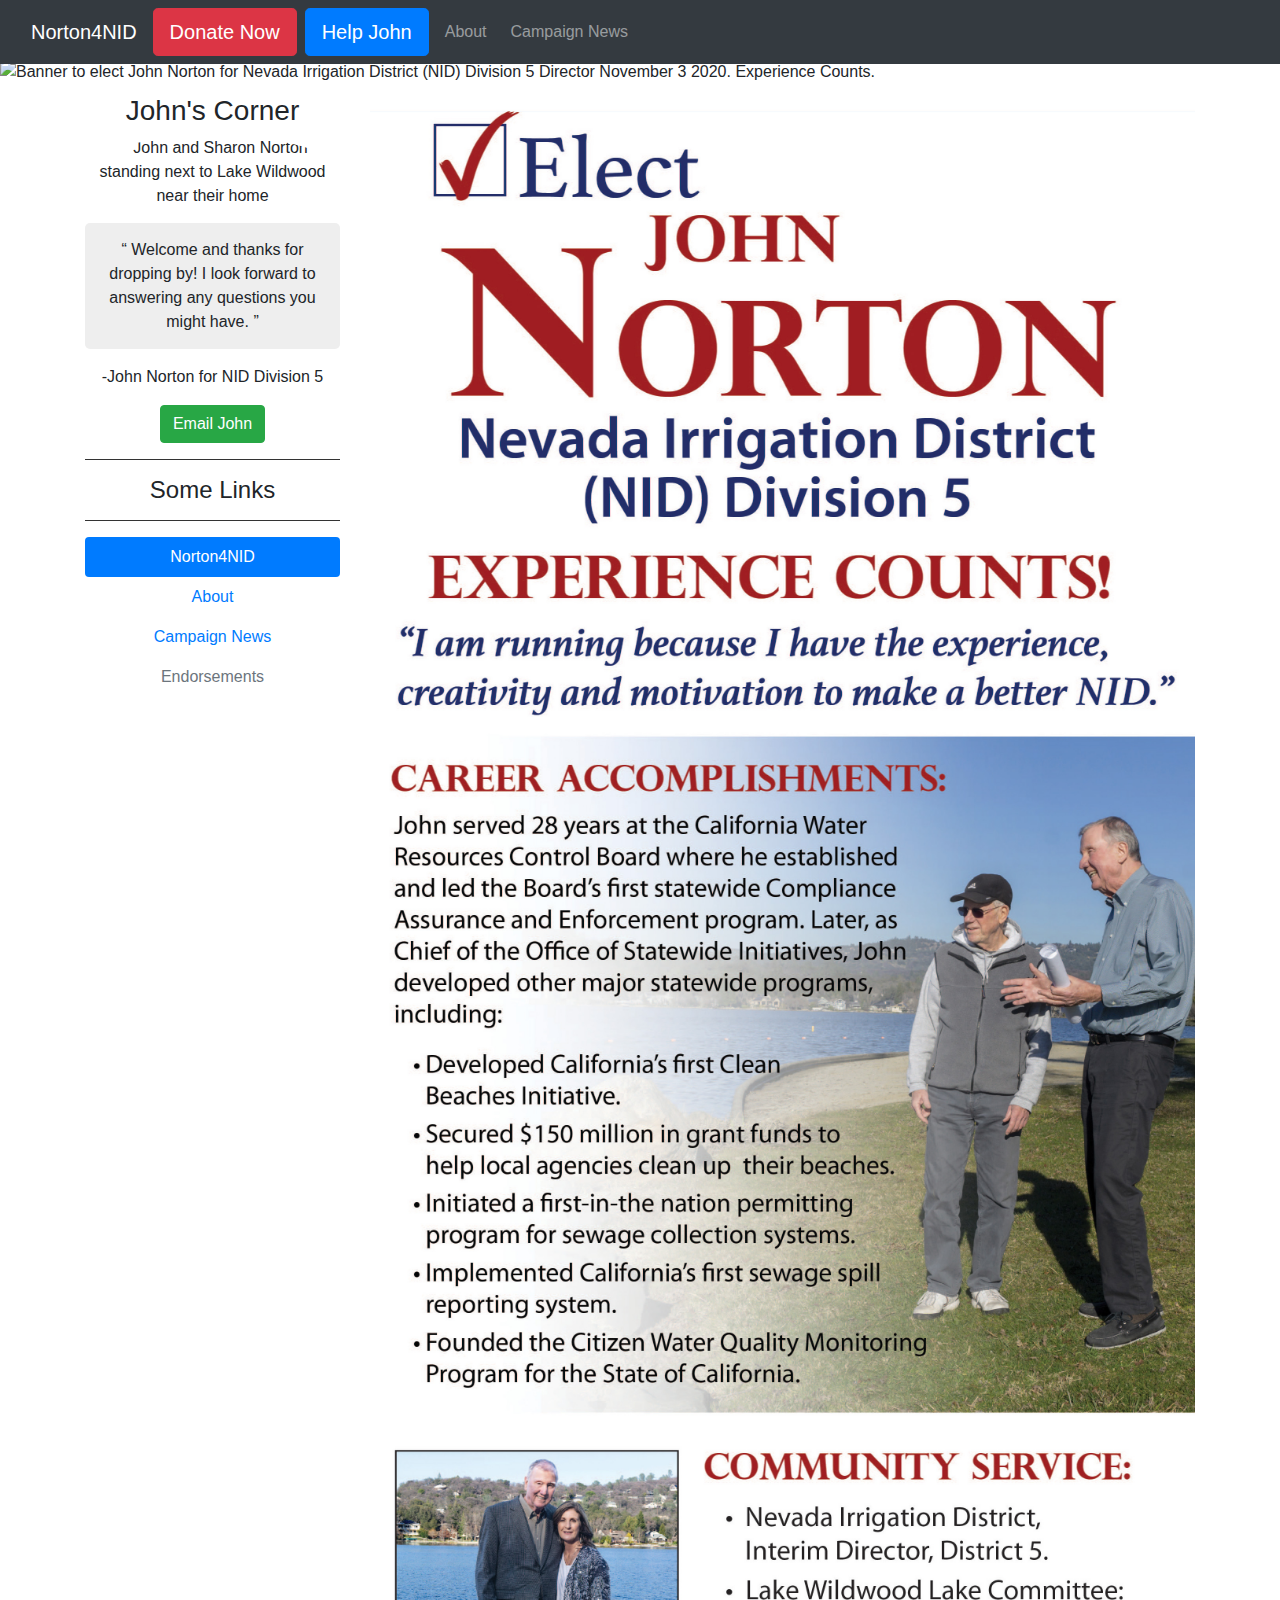
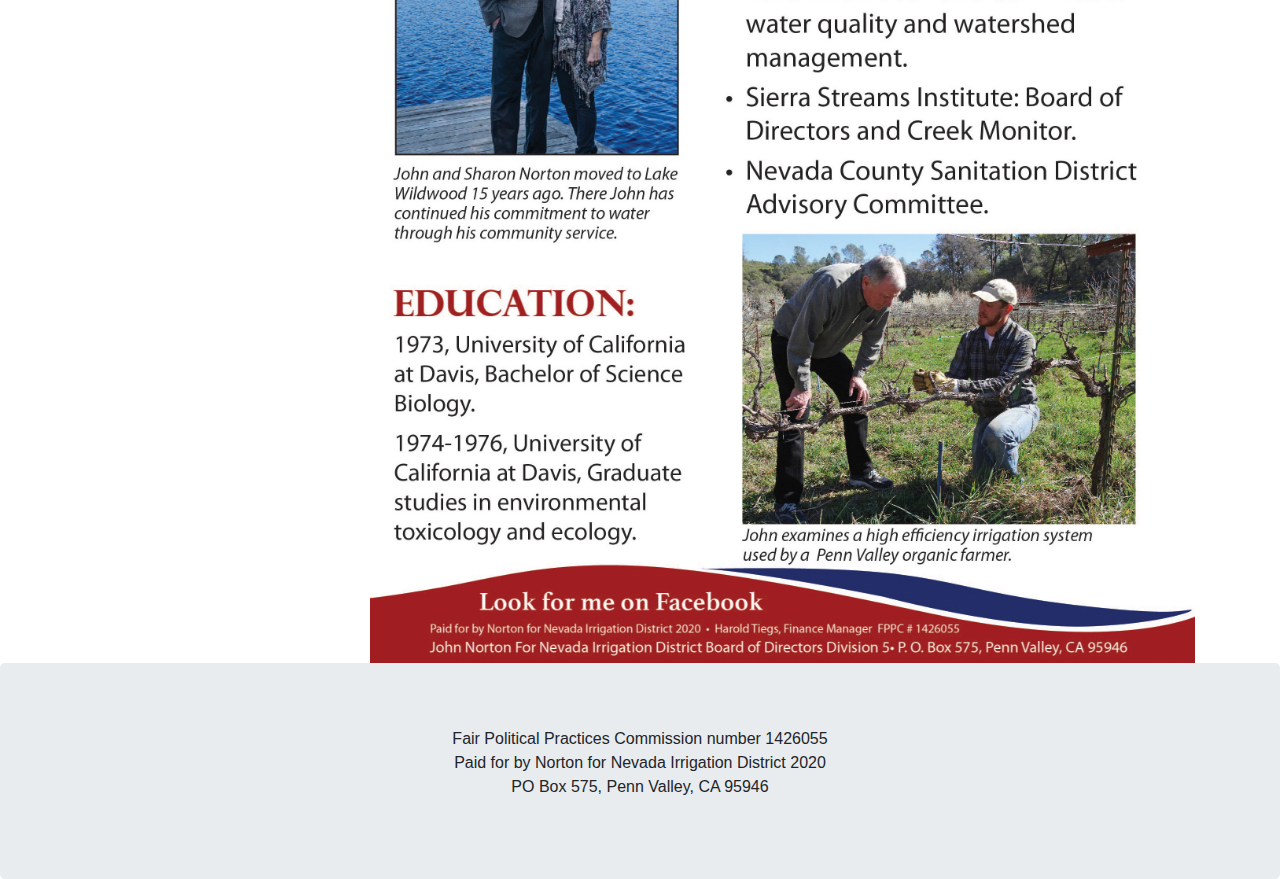
==== index.html @ a0aa7729 "Remporarily hide Endorsments link" ====
<!DOCTYPE html>
<html lang="en">
<head>
  <!-- Global site tag (gtag.js) - Google Analytics -->
  <script async src="https://www.googletagmanager.com/gtag/js?id=UA-166257467-1"></script>
  <script>
    window.dataLayer = window.dataLayer || [];
    function gtag(){dataLayer.push(arguments);}
    gtag('js', new Date());

    gtag('config', 'UA-166257467-1');
  </script>

  <title>John Norton for NID Division 5 Director</title>
  <meta charset="utf-8">
  <meta name="viewport" content="width=device-width, initial-scale=1">
  <link rel="stylesheet" type="text/css" href="style.css">
  <link rel="stylesheet" href="https://maxcdn.bootstrapcdn.com/bootstrap/4.4.1/css/bootstrap.min.css">
  <script src="https://ajax.googleapis.com/ajax/libs/jquery/3.4.1/jquery.min.js"></script>
  <script src="https://cdnjs.cloudflare.com/ajax/libs/popper.js/1.16.0/umd/popper.min.js"></script>
  <script src="https://maxcdn.bootstrapcdn.com/bootstrap/4.4.1/js/bootstrap.min.js"></script>
  <style>
  .greybox {
    height: 200px;
    background: #aaa;
  }
  </style>

  <script type="text/javascript" src="//downloads.mailchimp.com/js/signup-forms/popup/unique-methods/embed.js" data-dojo-config="usePlainJson: true, isDebug: false"></script>
  <script type="text/javascript">
    function showMailingPopUp() {
      document.cookie = 'MCPopupClosed=;path=/;expires=Thu, 01 Jan 1970 00:00:00 UTC;';
      document.cookie = 'MCPopupSubscribed=;path=/;expires=Thu, 01 Jan 1970 00:00:00 UTC;';
      dojoRequire(
        ["mojo/signup-forms/Loader"],
        function(L) {
          L.start( {
            "baseUrl":"mc.us8.list-manage.com",
            "uuid":"c0884fab34ab195df413d4a0a",
            "lid":"f52474deab",
            "uniqueMethods":true
          });
        });
      }
  </script>
</head>
<body>

  <!-- Declare Navigation Bar -->
  <nav class="navbar navbar-inverse navbar-expand-lg fixed-top bg-dark navbar-dark">
    <div class="container-fluid">
      <div class="navbar-header">
        <button type="button" class="navbar-toggler bg-dark" data-toggle="collapse" data-target="#collapse-NavBar">
          <span class="navbar-toggler-icon"></span>
        </button>
        <a class="navbar-brand" href="index.html">Norton4NID</a>
      </div>
      <div class="collapse navbar-collapse" id="collapse-NavBar">
        <ul class="nav navbar-nav">
          <li class="nav-item">
            <a class="btn btn-danger btn-lg mr-2" href="https://www.efundraisingconnections.com/c/johnnorton">Donate Now</a>
          </li>
          <li class="nav-item">
            <a href="" class="btn btn-primary btn-lg mr-2" onclick="showMailingPopUp(); return false;">Help John</a>
          </li>
          <li class="nav-item">
            <a class="nav-link mt-1 mr-2" href="about.html">About</a>
          </li>
          <li class="nav-item">
            <a class="nav-link mt-1 mr-2" href="news.html">Campaign News</a>
          </li>
          <li class="nav-item">
<!--            <a class="nav-link disabled mt-1 mr-2" href="endorsements.html">Endorsements</a> -->
          </li>
        </ul>
      </div>
    </div>
  </nav>
  <!-- End Navigation Bar -->

  <img style="margin-top:60px" src="img/sign_banner.jpg" class="img-fluid" alt="Banner to elect John Norton for Nevada Irrigation District (NID) Division 5 Director November 3 2020. Experience Counts.">

  <!-- Begin Page Content-->
  <div class="container" style="margin-top:10px">
    <div class="row">
      <div class="col-sm-3 text-center">
        <h3>John's Corner</h3>
        <img src="img/john_and_sharon.jpg" class="img-fluid rounded-circle" alt="John and Sharon Norton standing next to Lake Wildwood near their home">
        <blockquote>
          <p>
            Welcome and thanks for dropping by! I look forward to answering any questions you might have.
          </p>
          <footer>
            -John Norton for NID Division 5
          </footer>
        </blockquote>
        <a href="https://aemail.com/v2Yr" target="_blank" class="btn btn-success">Email John</a>
        <hr style="height:1px;border:none;color:#333;background-color:#333;" />
        <h4>Some Links</h4>
        <hr style="height:1px;border:none;color:#333;background-color:#333;" />
        <ul class="nav nav-pills flex-column">
          <li class="nav-item">
            <a class="nav-link active" href="#">Norton4NID</a>
          </li>
          <li class="nav-item">
            <a class="nav-link" href="about.html">About</a>
          </li>
          <li class="nav-item">
            <a class="nav-link" href="news.html">Campaign News</a>
          </li>
          <li class="nav-item">
            <a class="nav-link disabled" href="endorsements.html">Endorsements</a>
          </li>
        </ul>
        <hr class="d-sm-none">
      </div>

      <div class="col-sm-9">
        <img src="img/front_page.jpg" class="img-fluid" alt="Campaign flyer explaingin John Norton's 28 years of experience with the California Water Control Resources Board where he kept water clean and secured $150 million in grant funding. More recently John has been and active leader in multiple Lake Wildwood water associations. Vote John Norton for NID Divison 5, Experience Counts.">
 <!--
        <h2>Protect your water rights and the environement </h2>
        <h5>This November 5th cast your vote for John Norton for NID Division 5</h5>
        <div class="greybox">Fake Image</div>
        <p>Some text..</p>
        <p>Sunt in culpa qui officia deserunt mollit anim id est laborum consectetur adipiscing elit, sed do eiusmod tempor incididunt ut labore et dolore magna aliqua. Ut enim ad minim veniam, quis nostrud exercitation ullamco.</p>
        <br>
        <h2>TITLE HEADING</h2>
        <h5>Title description, Sep 2, 2017</h5>
        <div class="greybox">Fake Image</div>
        <p>Some text..</p>
        <p>Sunt in culpa qui officia deserunt mollit anim id est laborum consectetur adipiscing elit, sed do eiusmod tempor incididunt ut labore et dolore magna aliqua. Ut enim ad minim veniam, quis nostrud exercitation ullamco.</p>
-->
      </div>
    </div>
  </div>
  <!-- End Page Content-->

<!-- <footer></footer> -->
  <div class="jumbotron text-center" style="margin-bottom:0">
    <p>Fair Political Practices Commission number 1426055 <br>
       Paid for by Norton for Nevada Irrigation District 2020 <br>
       PO Box 575, Penn Valley, CA 95946</p>
  </div>
</body>
</html>
---- style.css ----
blockquote {
    padding-top: 15px;
    margin: 0;
}

blockquote p {
    padding: 15px;
    background: #eee;
    border-radius: 5px;
}

blockquote p::before {
    content: '\201C';
}

blockquote p::after {
    content: '\201D';
}


.modal .modal-popout-bg {
  background-image: url("img/helpJohn.jpg");
  background-color: rgba(255, 255, 255, 0.7);
  background-repeat: no-repeat;
  background-size: cover;
}
.modal-notify .modal-header {
  border-radius: 3px 3px 0 0;
}
.modal-notify .modal-content {
  border-radius: 3px;
}
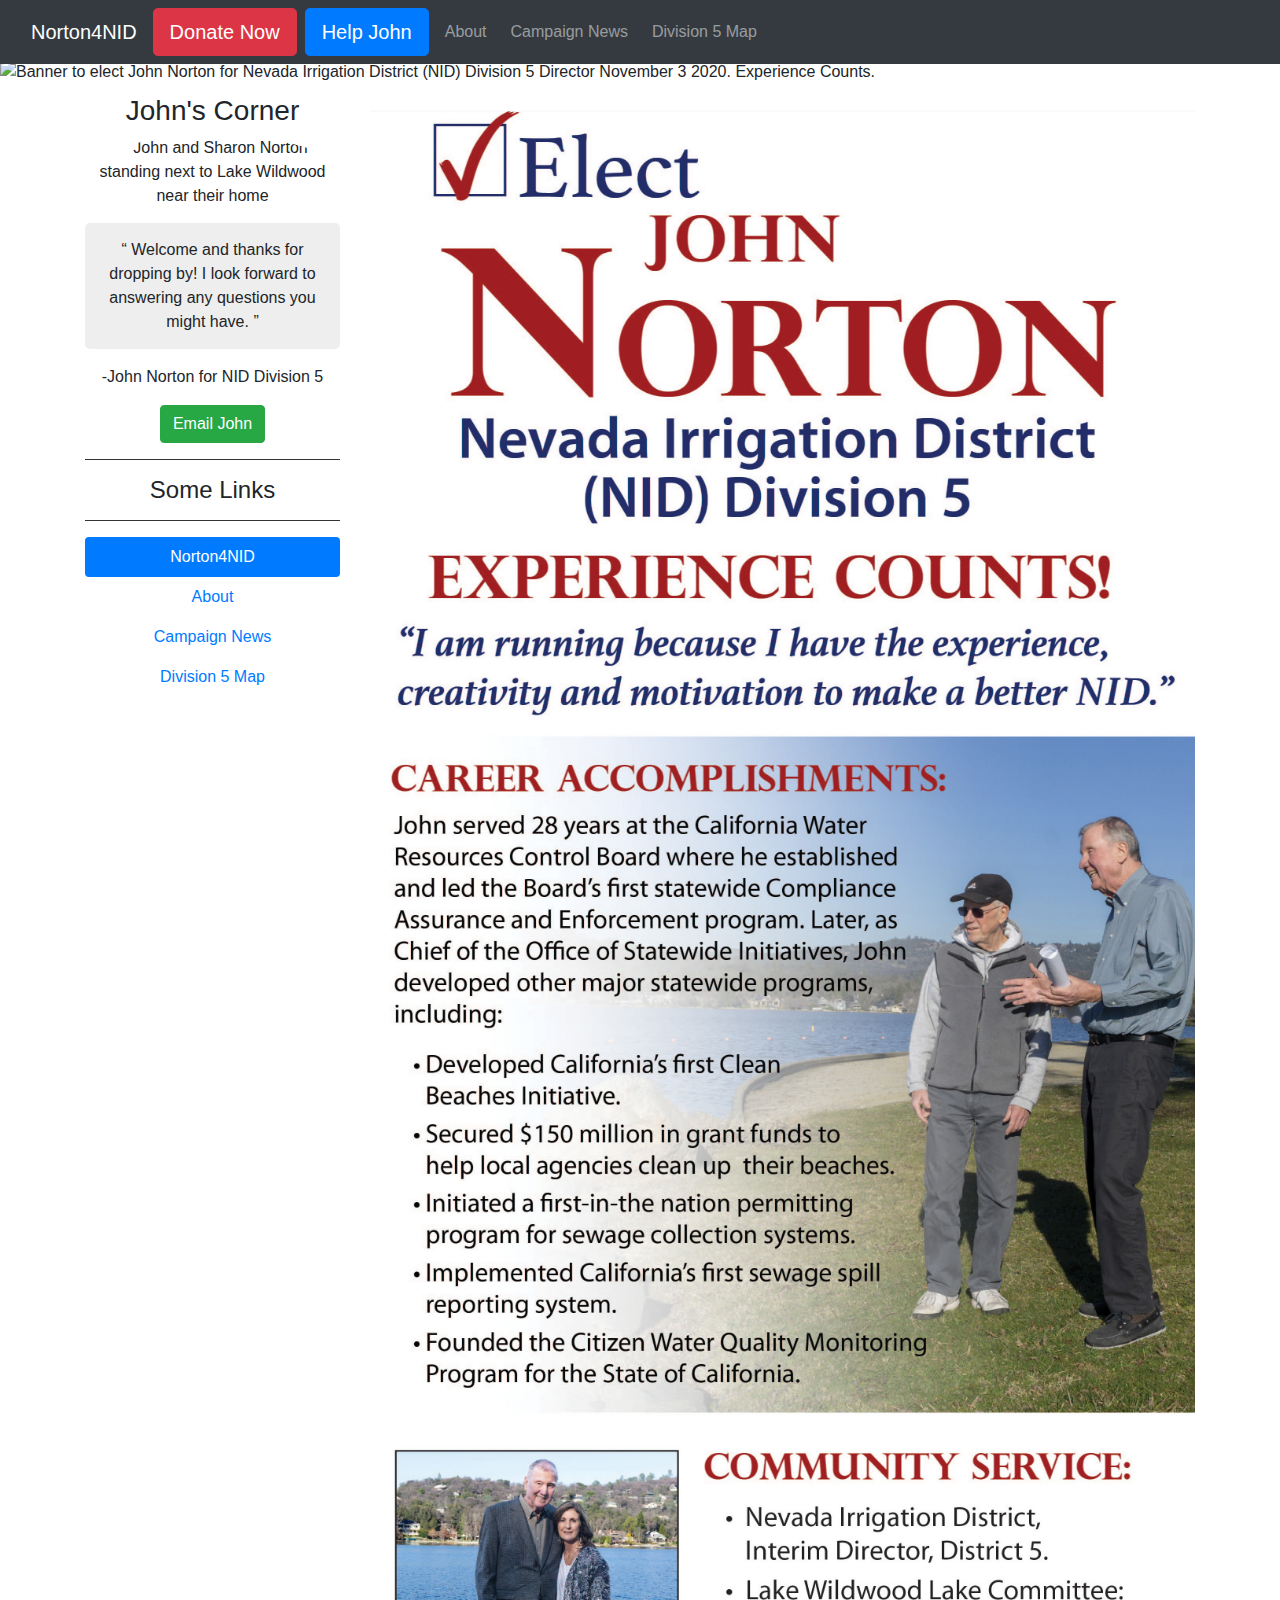
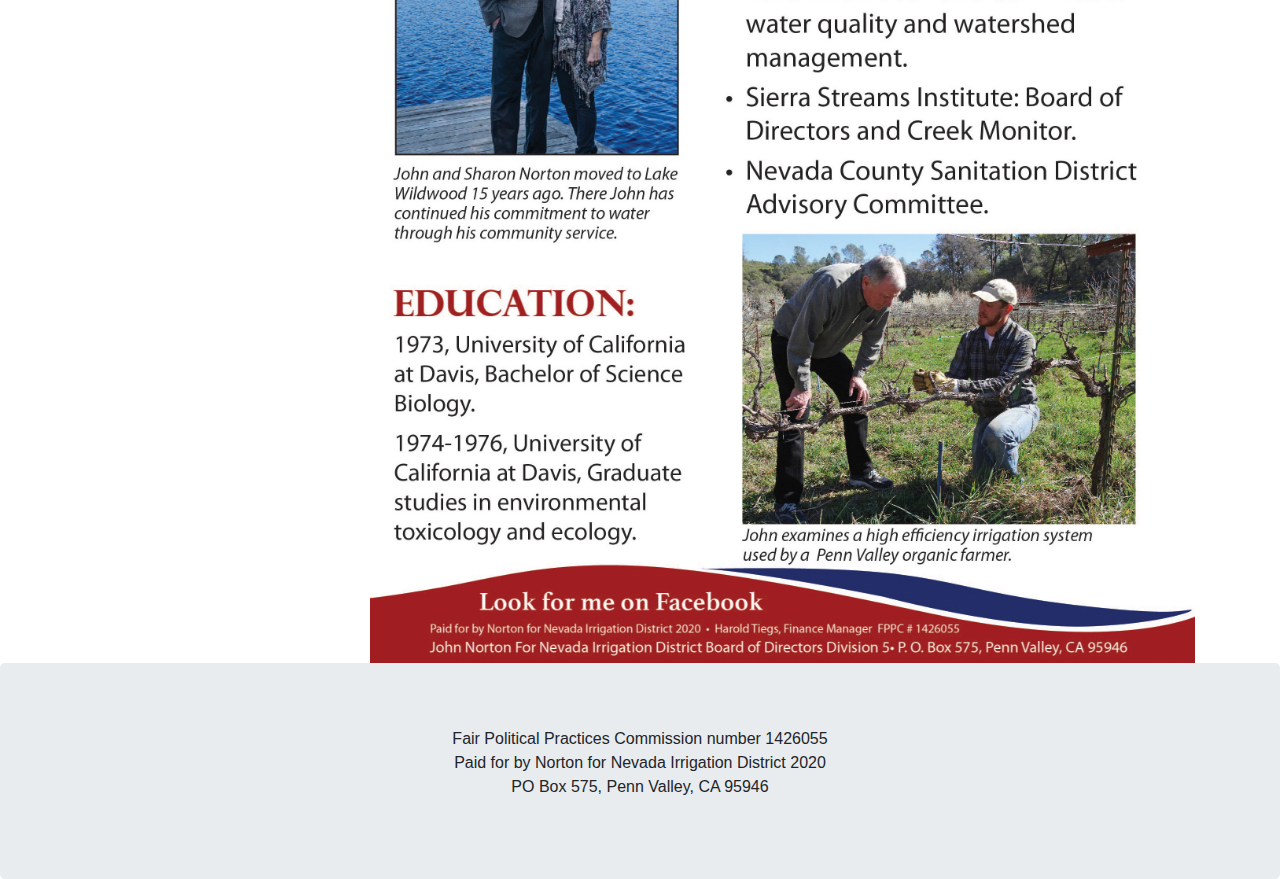
==== commit d8ef8143: "Temporarily remove endorsement links.  Create & Link Division 5 map." ====
--- a/index.html
+++ b/index.html
@@ -72,6 +72,9 @@
           <li class="nav-item">
 <!--            <a class="nav-link disabled mt-1 mr-2" href="endorsements.html">Endorsements</a> -->
           </li>
+          <li class="nav-item">
+            <a class="nav-link mt-1 mr-2" href="map.html">Division 5 Map</a>
+          </li>
         </ul>
       </div>
     </div>
@@ -109,7 +112,10 @@
             <a class="nav-link" href="news.html">Campaign News</a>
           </li>
           <li class="nav-item">
-            <a class="nav-link disabled" href="endorsements.html">Endorsements</a>
+            <!-- <a class="nav-link disabled" href="endorsements.html">Endorsements</a> -->
+          </li>
+          <li class="nav-item">
+            <a class="nav-link" href="map.html">Division 5 Map</a>
           </li>
         </ul>
         <hr class="d-sm-none">
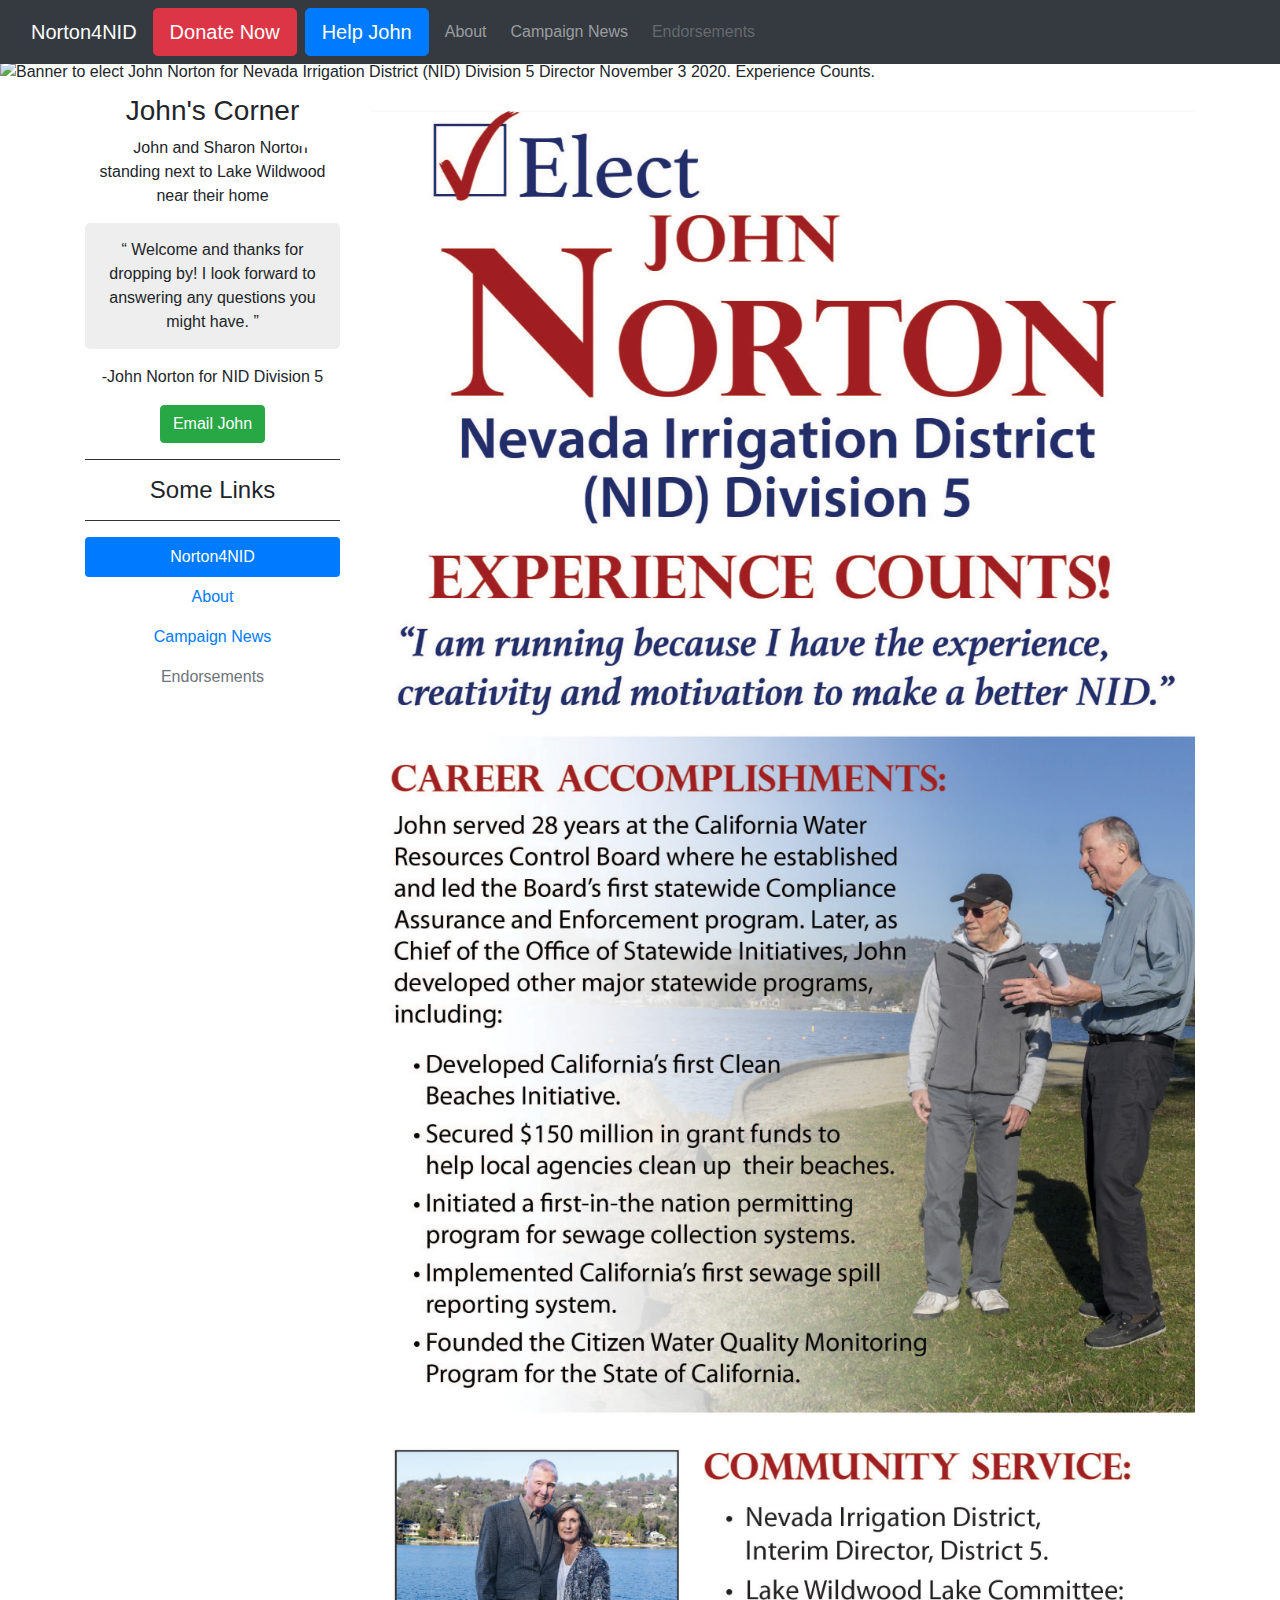
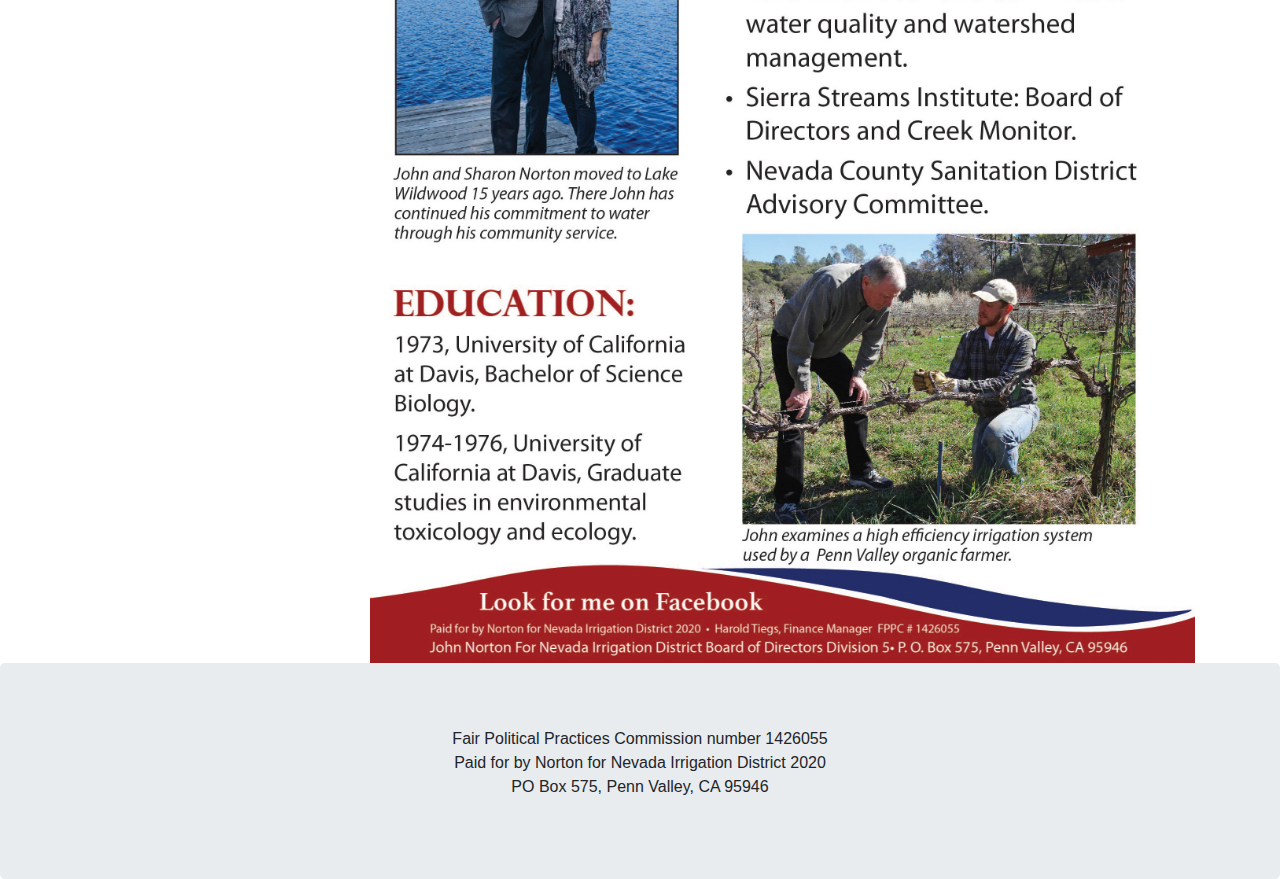
==== commit e6aaa679: "Minor edits and endorement link updates" ====
--- a/index.html
+++ b/index.html
@@ -70,10 +70,7 @@
             <a class="nav-link mt-1 mr-2" href="news.html">Campaign News</a>
           </li>
           <li class="nav-item">
-<!--            <a class="nav-link disabled mt-1 mr-2" href="endorsements.html">Endorsements</a> -->
-          </li>
-          <li class="nav-item">
-            <a class="nav-link mt-1 mr-2" href="map.html">Division 5 Map</a>
+            <a class="nav-link disabled mt-1 mr-2" href="endorsements.html">Endorsements</a>
           </li>
         </ul>
       </div>
@@ -112,17 +109,14 @@
             <a class="nav-link" href="news.html">Campaign News</a>
           </li>
           <li class="nav-item">
-            <!-- <a class="nav-link disabled" href="endorsements.html">Endorsements</a> -->
-          </li>
-          <li class="nav-item">
-            <a class="nav-link" href="map.html">Division 5 Map</a>
+            <a class="nav-link disabled" href="endorsements.html">Endorsements</a>
           </li>
         </ul>
         <hr class="d-sm-none">
       </div>
 
       <div class="col-sm-9">
-        <img src="img/front_page.jpg" class="img-fluid" alt="Campaign flyer explaingin John Norton's 28 years of experience with the California Water Control Resources Board where he kept water clean and secured $150 million in grant funding. More recently John has been and active leader in multiple Lake Wildwood water associations. Vote John Norton for NID Divison 5, Experience Counts.">
+        <img src="img/front_page.jpg" class="img-fluid" alt="Campaign flyer explaingin John Norton's 28 years of experience with the California Water Control Resources Board where he kept water clean and secured $150 million in grant funding. Vote John Norton for NID Divison 5, Experience Counts.">
  <!--
         <h2>Protect your water rights and the environement </h2>
         <h5>This November 5th cast your vote for John Norton for NID Division 5</h5>
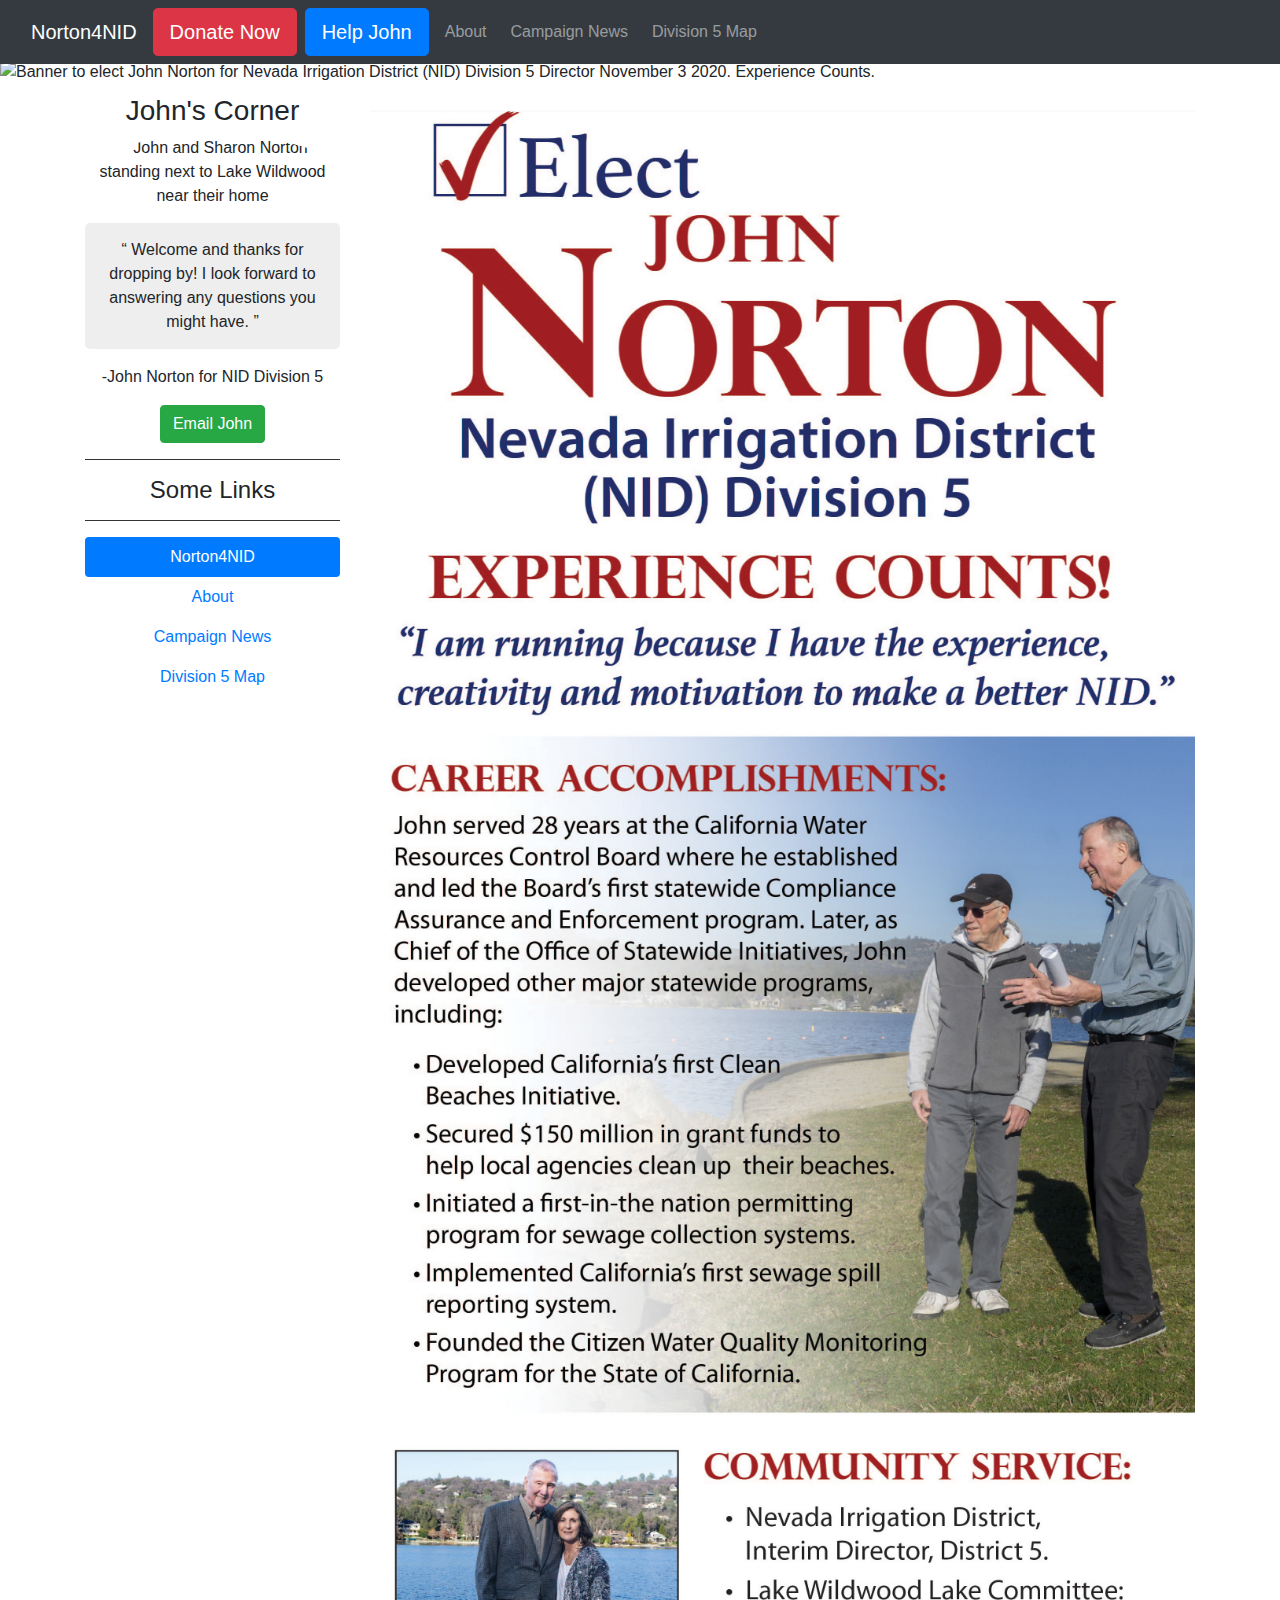
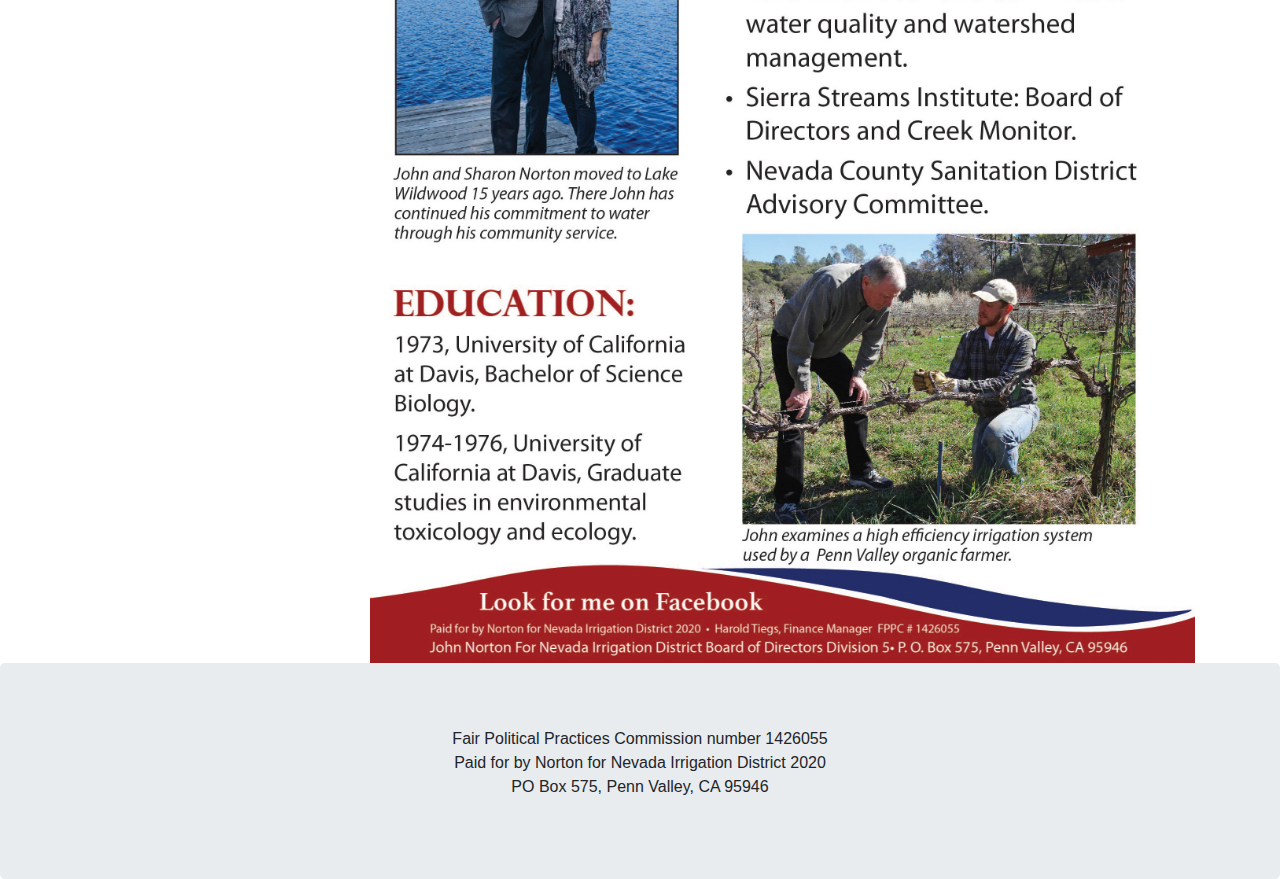
==== commit be681113: "Corrections" ====
--- a/index.html
+++ b/index.html
@@ -70,7 +70,10 @@
             <a class="nav-link mt-1 mr-2" href="news.html">Campaign News</a>
           </li>
           <li class="nav-item">
-            <a class="nav-link disabled mt-1 mr-2" href="endorsements.html">Endorsements</a>
+          <!--  <a class="nav-link disabled mt-1 mr-2" href="endorsements.html">Endorsements</a> -->
+          </li>
+          <li class="nav-item">
+            <a class="nav-link mt-1 mr-2" href="map.html">Division 5 Map</a>
           </li>
         </ul>
       </div>
@@ -109,14 +112,17 @@
             <a class="nav-link" href="news.html">Campaign News</a>
           </li>
           <li class="nav-item">
-            <a class="nav-link disabled" href="endorsements.html">Endorsements</a>
+          <!--  <a class="nav-link disabled" href="endorsements.html">Endorsements</a> -->
+          </li>
+          <li class="nav-item">
+            <a class="nav-link" href="map.html">Division 5 Map</a>
           </li>
         </ul>
         <hr class="d-sm-none">
       </div>
 
       <div class="col-sm-9">
-        <img src="img/front_page.jpg" class="img-fluid" alt="Campaign flyer explaingin John Norton's 28 years of experience with the California Water Control Resources Board where he kept water clean and secured $150 million in grant funding. Vote John Norton for NID Divison 5, Experience Counts.">
+        <img src="img/front_page.jpg" class="img-fluid" alt="Campaign flyer explaining John Norton's 28 years of experience with the California Water Control Resources Board where he kept water clean and secured $150 million in grant funding. More recently John has been and active leader in multiple Lake Wildwood water associations. Vote John Norton for NID Divison 5, Experience Counts.">
  <!--
         <h2>Protect your water rights and the environement </h2>
         <h5>This November 5th cast your vote for John Norton for NID Division 5</h5>
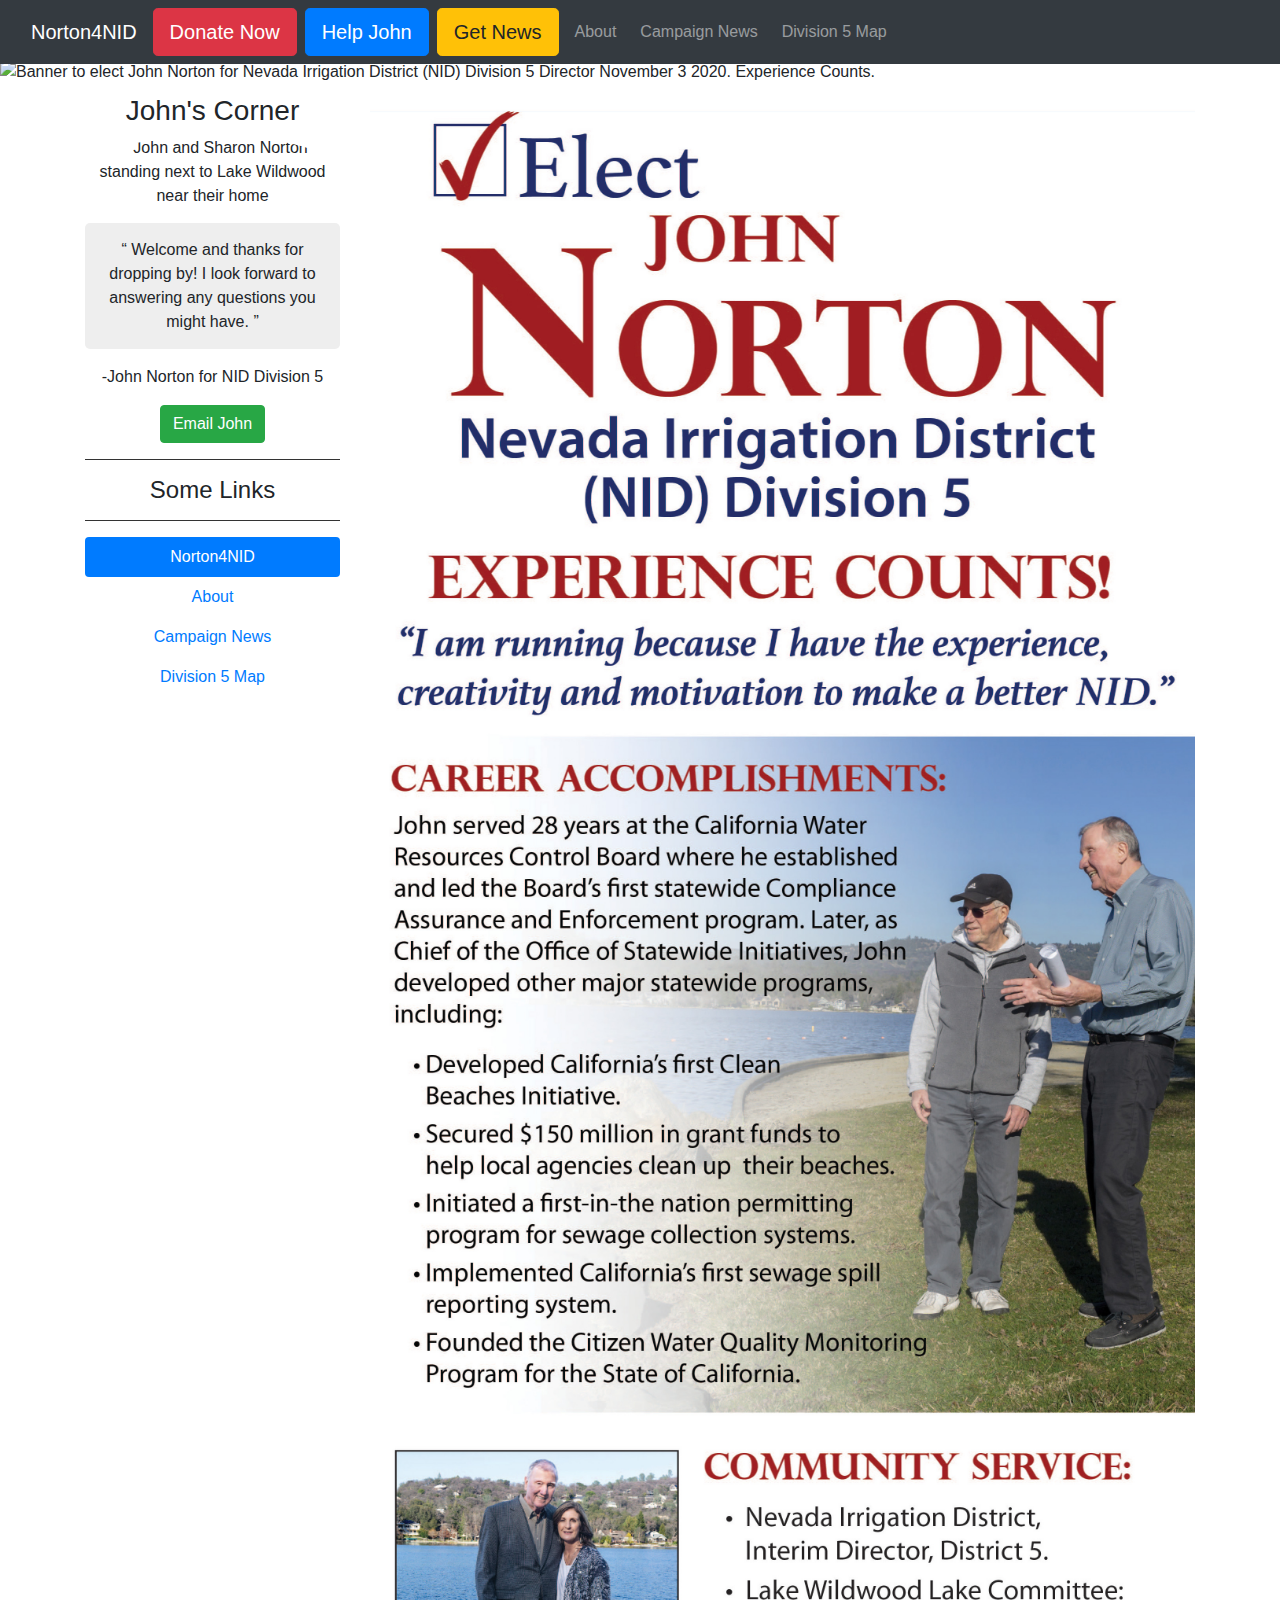
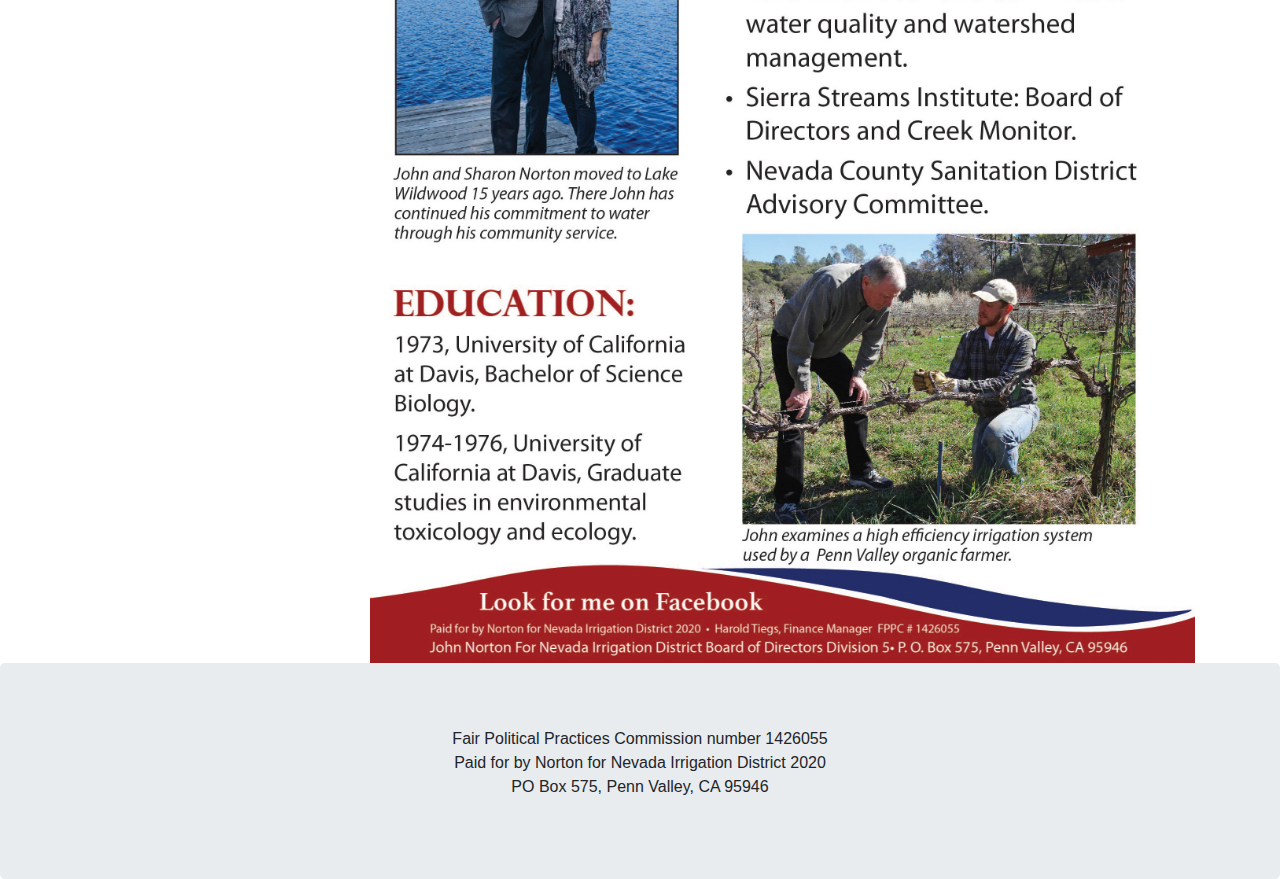
==== commit 012b3a8f: "Integrate Get news button and helpJohn page with form" ====
--- a/index.html
+++ b/index.html
@@ -61,7 +61,10 @@
             <a class="btn btn-danger btn-lg mr-2" href="https://www.efundraisingconnections.com/c/johnnorton">Donate Now</a>
           </li>
           <li class="nav-item">
-            <a href="" class="btn btn-primary btn-lg mr-2" onclick="showMailingPopUp(); return false;">Help John</a>
+            <a class="btn btn-primary btn-lg mr-2" href="helpJohn.html">Help John</a>
+          </li>
+          <li class="nav-item">
+            <a href="" class="btn btn-warning btn-lg mr-2" onclick="showMailingPopUp(); return false;">Get News</a>
           </li>
           <li class="nav-item">
             <a class="nav-link mt-1 mr-2" href="about.html">About</a>
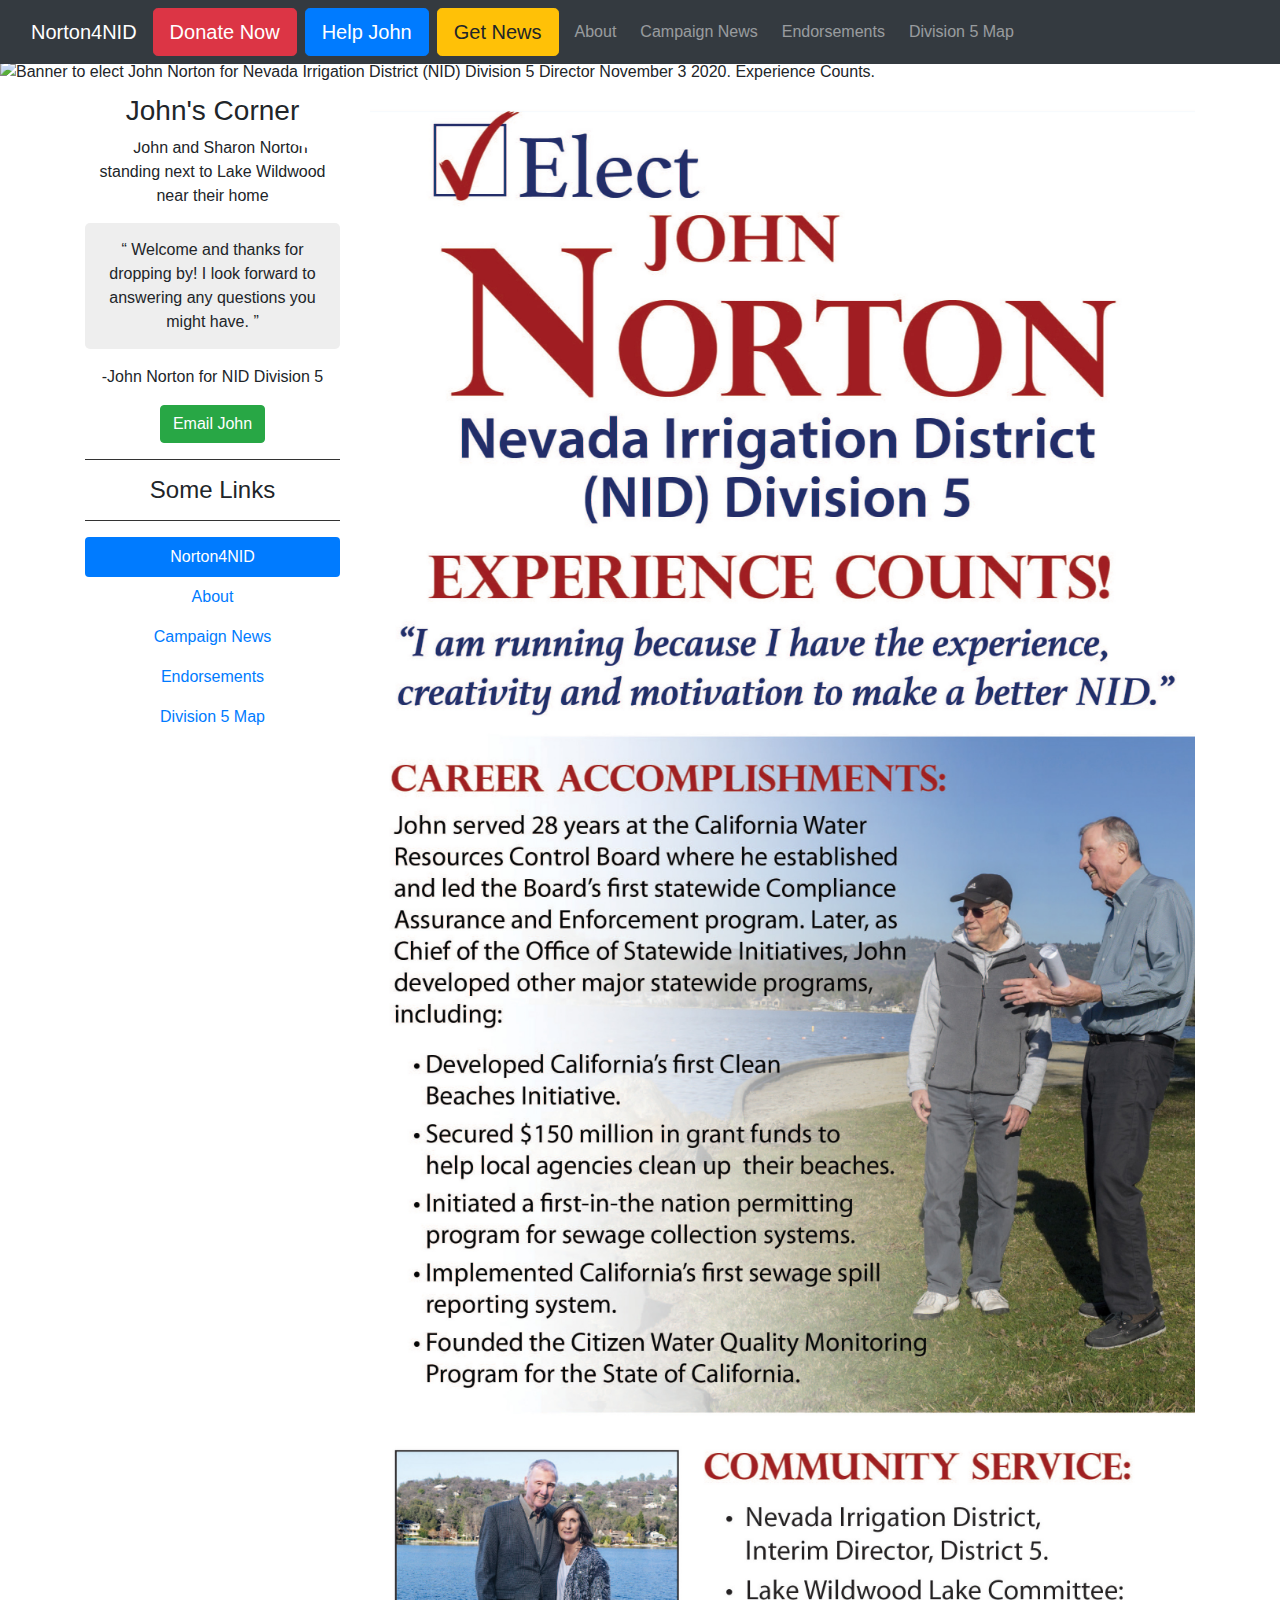
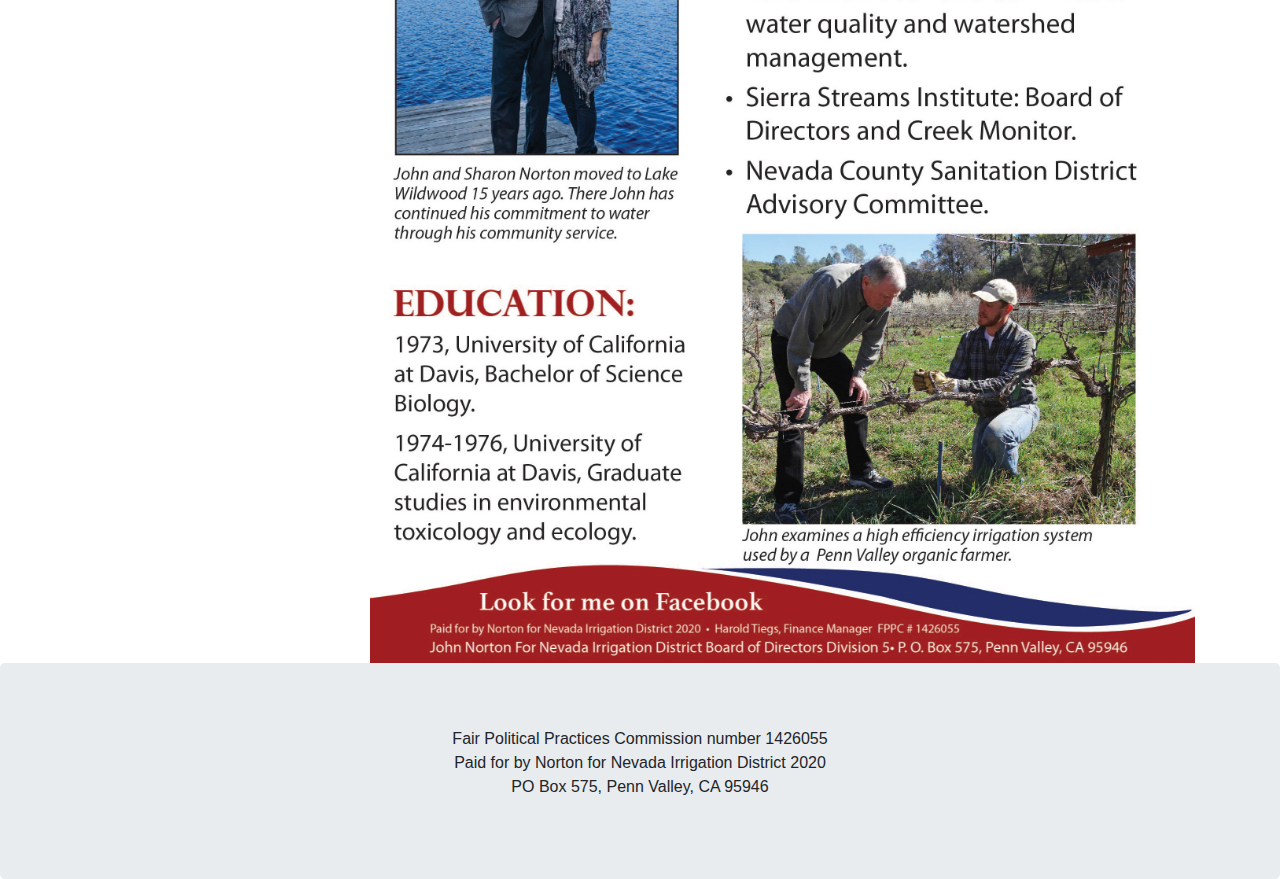
==== commit b0715bd2: "Enable endorsements link on all pages" ====
--- a/index.html
+++ b/index.html
@@ -73,7 +73,7 @@
             <a class="nav-link mt-1 mr-2" href="news.html">Campaign News</a>
           </li>
           <li class="nav-item">
-          <!--  <a class="nav-link disabled mt-1 mr-2" href="endorsements.html">Endorsements</a> -->
+          <a class="nav-link mt-1 mr-2" href="endorsements.html">Endorsements</a>
           </li>
           <li class="nav-item">
             <a class="nav-link mt-1 mr-2" href="map.html">Division 5 Map</a>
@@ -115,7 +115,7 @@
             <a class="nav-link" href="news.html">Campaign News</a>
           </li>
           <li class="nav-item">
-          <!--  <a class="nav-link disabled" href="endorsements.html">Endorsements</a> -->
+            <a class="nav-link" href="endorsements.html">Endorsements</a>
           </li>
           <li class="nav-item">
             <a class="nav-link" href="map.html">Division 5 Map</a>
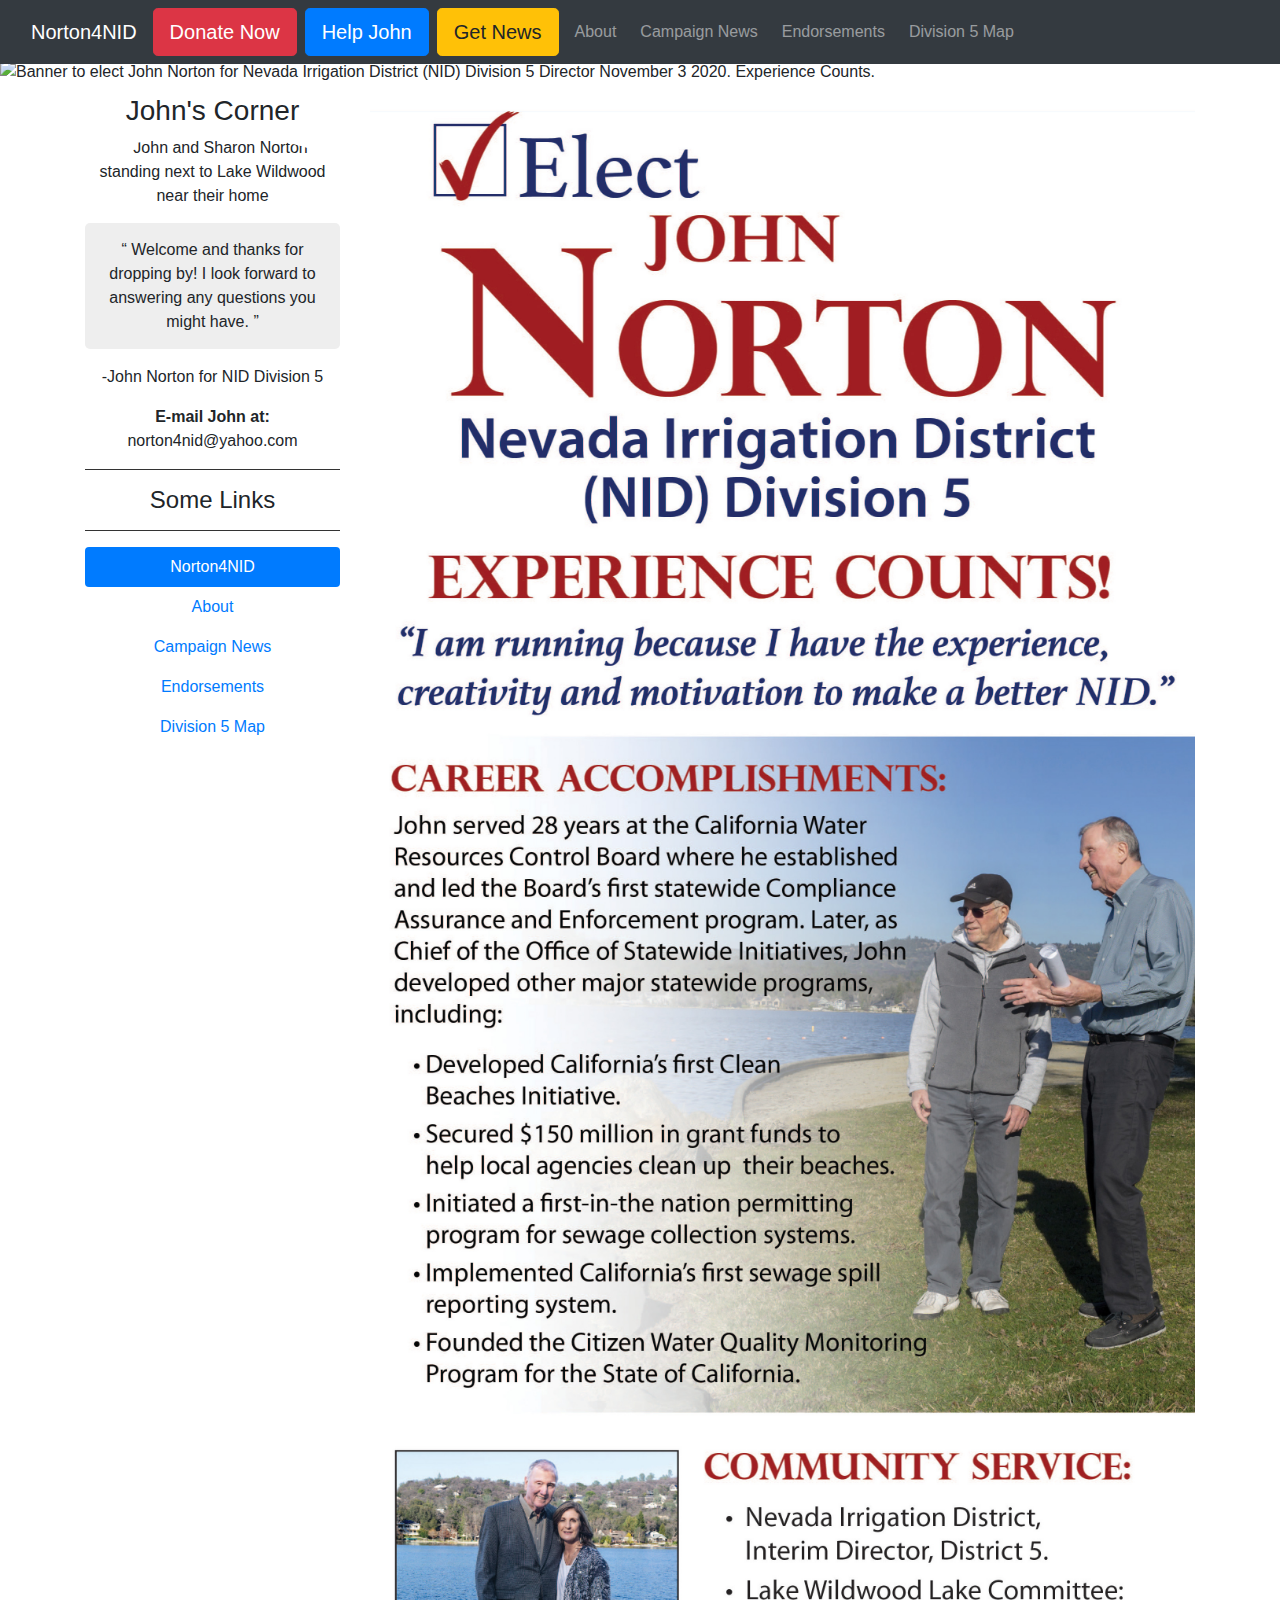
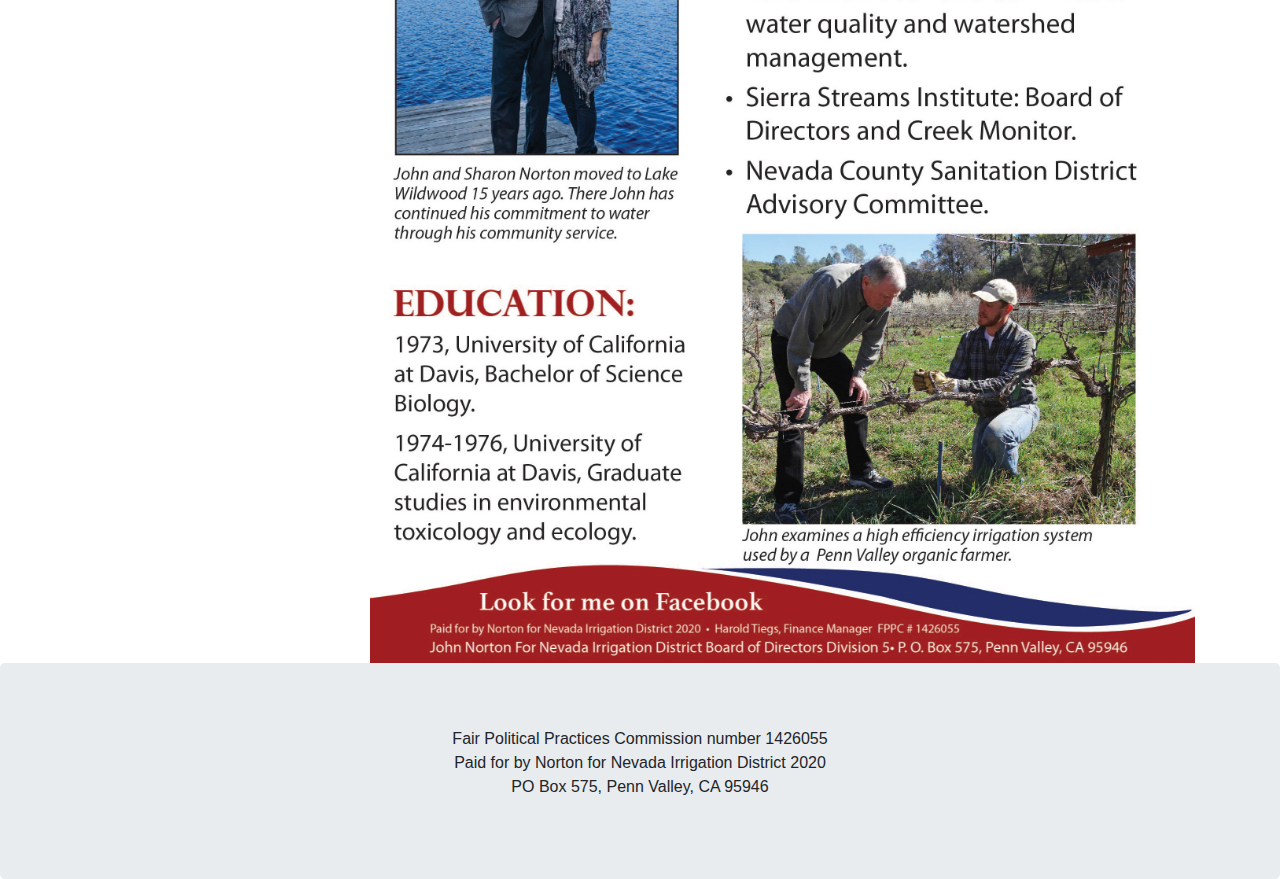
==== commit 3d2c4214: "Include Kurt's image on endorsements page and replace e-mail button" ====
--- a/index.html
+++ b/index.html
@@ -47,7 +47,7 @@
 <body>
 
   <!-- Declare Navigation Bar -->
-  <nav class="navbar navbar-inverse navbar-expand-lg fixed-top bg-dark navbar-dark">
+  <nav class="navbar navbar-inverse navbar-expand-md fixed-top bg-dark navbar-dark">
     <div class="container-fluid">
       <div class="navbar-header">
         <button type="button" class="navbar-toggler bg-dark" data-toggle="collapse" data-target="#collapse-NavBar">
@@ -84,10 +84,10 @@
   </nav>
   <!-- End Navigation Bar -->
 
-  <img style="margin-top:60px" src="img/sign_banner.jpg" class="img-fluid" alt="Banner to elect John Norton for Nevada Irrigation District (NID) Division 5 Director November 3 2020. Experience Counts.">
+  <img style="padding-top:60px" src="img/sign_banner.jpg" class="img-fluid" alt="Banner to elect John Norton for Nevada Irrigation District (NID) Division 5 Director November 3 2020. Experience Counts.">
 
   <!-- Begin Page Content-->
-  <div class="container" style="margin-top:10px">
+  <div class="container" style="padding-top:10px">
     <div class="row">
       <div class="col-sm-3 text-center">
         <h3>John's Corner</h3>
@@ -100,7 +100,10 @@
             -John Norton for NID Division 5
           </footer>
         </blockquote>
-        <a href="https://aemail.com/v2Yr" target="_blank" class="btn btn-success">Email John</a>
+        <center>
+          <strong> E-mail John at: </strong>
+          norton4nid@yahoo.com
+        </center>
         <hr style="height:1px;border:none;color:#333;background-color:#333;" />
         <h4>Some Links</h4>
         <hr style="height:1px;border:none;color:#333;background-color:#333;" />
--- a/style.css
+++ b/style.css
@@ -17,7 +17,6 @@
     content: '\201D';
 }
 
-
 .modal .modal-popout-bg {
   background-image: url("img/helpJohn.jpg");
   background-color: rgba(255, 255, 255, 0.7);
@@ -30,3 +29,21 @@
 .modal-notify .modal-content {
   border-radius: 3px;
 }
+
+/* Endorsements Quote Carousel */
+.width-auto {
+    width: auto;
+}
+
+.text-lg {
+    font-size: 2rem;
+}
+
+.carousel-indicators li {
+    border: none;
+    background: #ccc;
+}
+
+.carousel-indicators li.active {
+    background: #28a745;
+}
